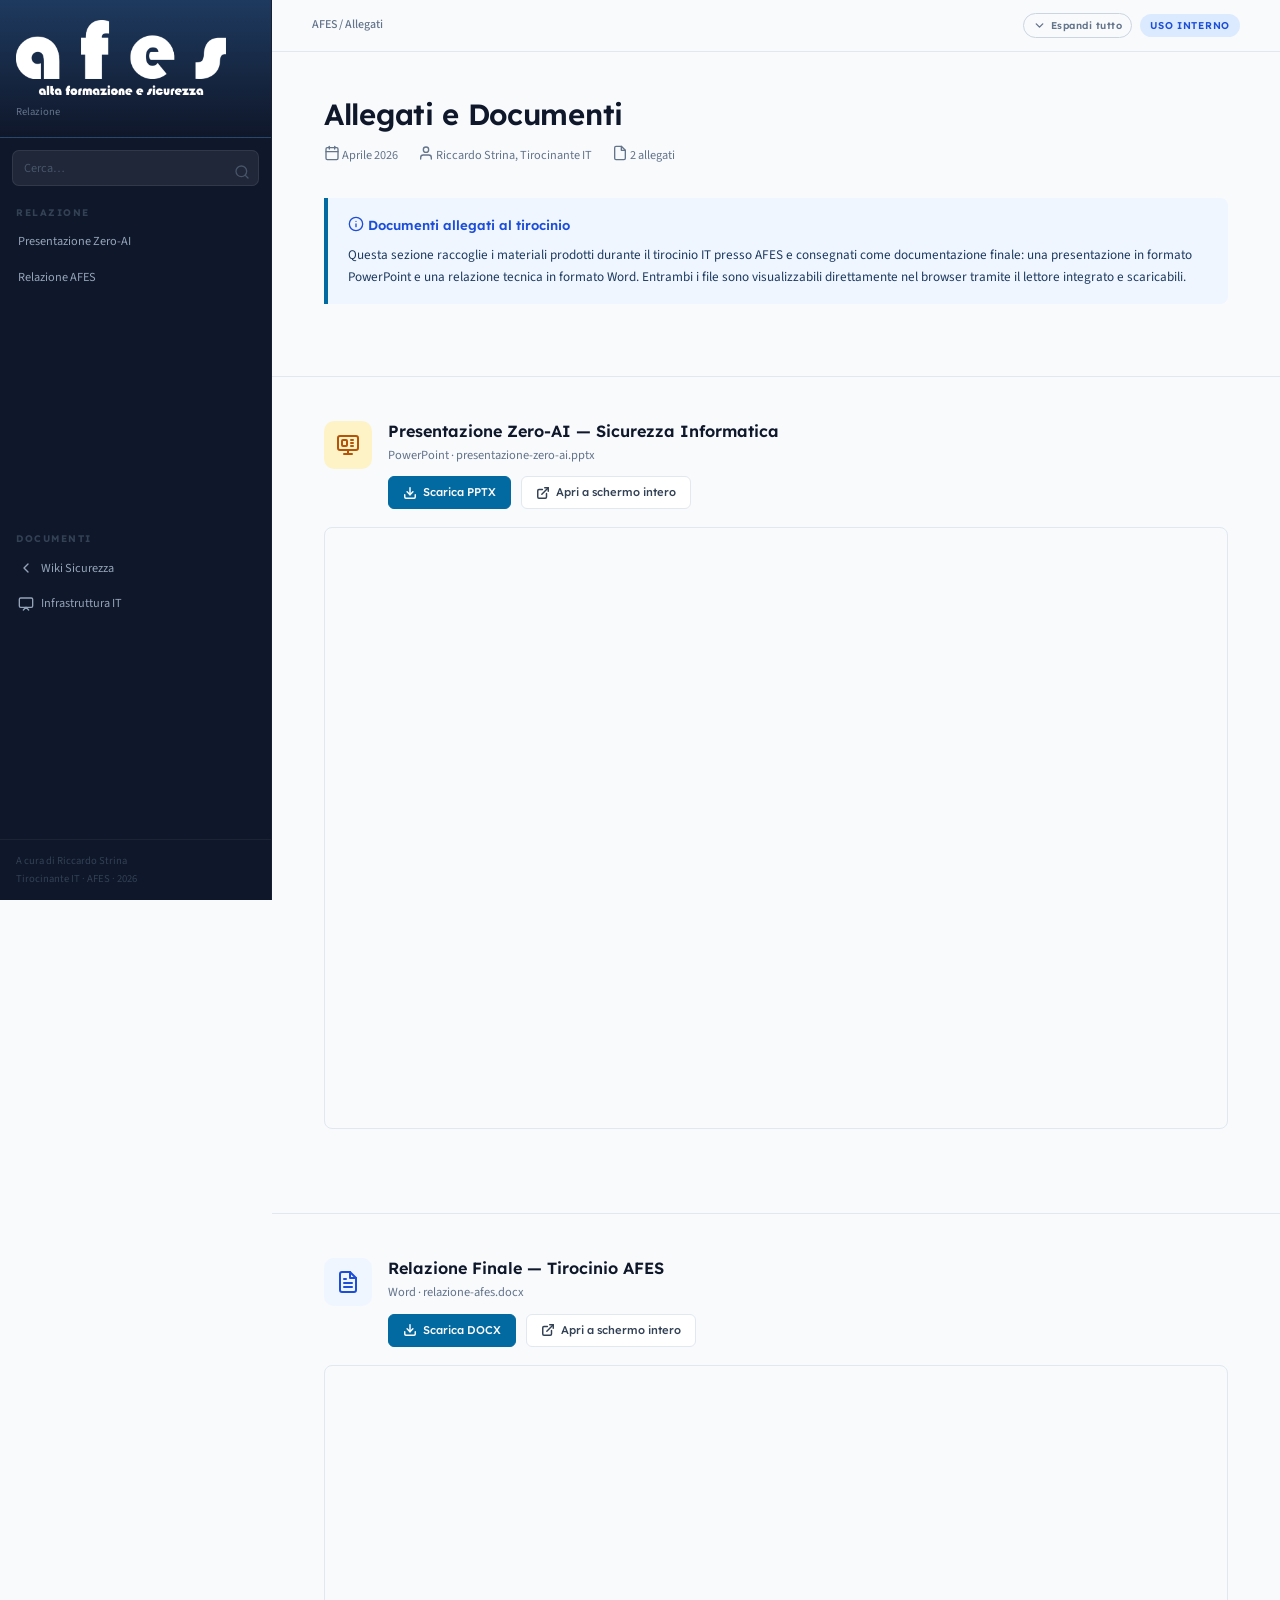
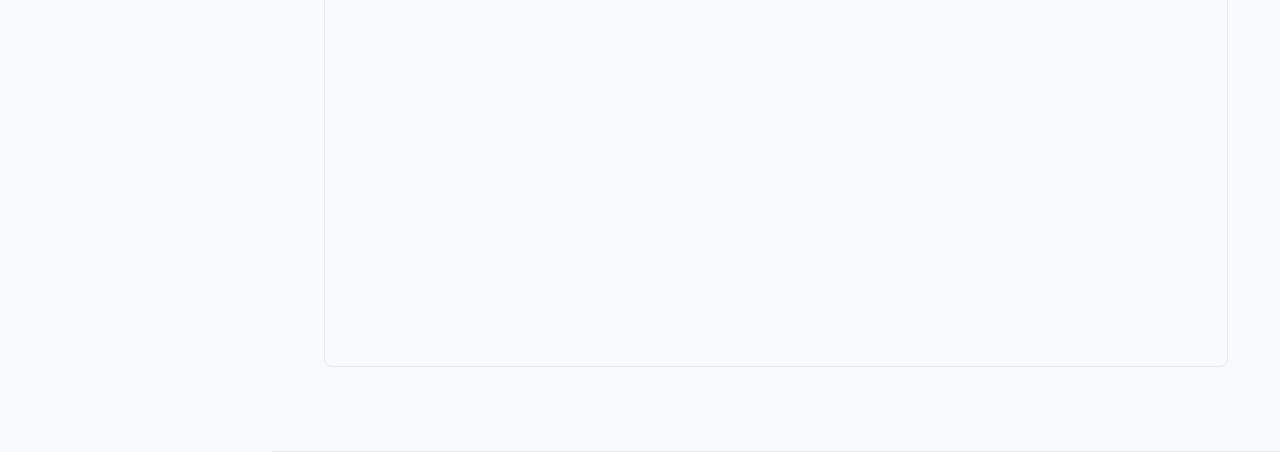
==== allegati.html @ 19a24094 "feat(allegati): add Relazione page with Office Online document viewers - New allegati.html with embe" ====
<!DOCTYPE html>
<html lang="it">
<head>
  <meta charset="UTF-8" />
  <meta name="viewport" content="width=device-width, initial-scale=1.0" />
  <title>AFES — Allegati e Documenti</title>
  <link rel="preconnect" href="https://fonts.googleapis.com" />
  <link rel="preconnect" href="https://fonts.gstatic.com" crossorigin />
  <link href="https://fonts.googleapis.com/css2?family=Lexend:wght@300;400;500;600;700&family=Source+Sans+3:wght@300;400;500;600;700&display=swap" rel="stylesheet" />
  <link rel="stylesheet" href="css/style.css" />
  <style>
    /* ── Allegati page styles ── */
    .doc-viewer-section {
      margin-bottom: 40px;
    }
    .doc-viewer-header {
      display: flex;
      align-items: flex-start;
      gap: 16px;
      margin-bottom: 18px;
    }
    .doc-type-icon {
      flex-shrink: 0;
      width: 48px; height: 48px;
      border-radius: 10px;
      display: flex; align-items: center; justify-content: center;
    }
    .doc-type-icon.pptx { background: #FEF3C7; }
    .doc-type-icon.pptx svg { stroke: #B45309; }
    .doc-type-icon.docx { background: #EFF6FF; }
    .doc-type-icon.docx svg { stroke: #1D4ED8; }
    .doc-viewer-meta h2 {
      font-family: var(--fh);
      font-size: 1.08rem;
      font-weight: 600;
      color: var(--navy);
      margin: 0 0 4px;
    }
    .doc-viewer-meta p {
      font-size: .83rem;
      color: #64748B;
      margin: 0;
    }
    .doc-viewer-actions {
      display: flex;
      gap: 10px;
      margin-top: 10px;
      flex-wrap: wrap;
    }
    .doc-btn {
      display: inline-flex;
      align-items: center;
      gap: 6px;
      font-family: var(--fh);
      font-size: .75rem;
      font-weight: 500;
      padding: 6px 14px;
      border-radius: 6px;
      border: 1px solid #E2E8F0;
      background: #fff;
      color: #334155;
      cursor: pointer;
      text-decoration: none;
      transition: background .15s, border-color .15s;
    }
    .doc-btn:hover { background: #F8FAFC; border-color: #CBD5E1; color: #0F172A; }
    .doc-btn.primary {
      background: var(--accent);
      border-color: var(--accent);
      color: #fff;
    }
    .doc-btn.primary:hover { background: #0284C7; border-color: #0284C7; }

    .viewer-frame-wrap {
      position: relative;
      width: 100%;
      border: 1px solid #E2E8F0;
      border-radius: 8px;
      overflow: hidden;
      background: #F8FAFC;
    }
    .viewer-frame-wrap iframe {
      display: block;
      width: 100%;
      height: 600px;
      border: none;
    }
    .viewer-offline-notice {
      display: none;
      position: absolute;
      inset: 0;
      background: #F8FAFC;
      flex-direction: column;
      align-items: center;
      justify-content: center;
      gap: 12px;
      text-align: center;
      padding: 32px;
    }
    .viewer-offline-notice svg { stroke: #94A3B8; }
    .viewer-offline-notice strong {
      font-family: var(--fh);
      font-size: .9rem;
      color: #334155;
      display: block;
      margin-bottom: 2px;
    }
    .viewer-offline-notice span {
      font-size: .8rem;
      color: #64748B;
      display: block;
      max-width: 360px;
      line-height: 1.6;
    }

    .section-divider {
      border: none;
      border-top: 1px solid var(--border);
      margin: 36px 0;
    }
  </style>
</head>
<body>

  <!-- SIDEBAR -->
  <nav class="sidebar" id="sidebar">
    <div class="sidebar-header">
      <div class="sidebar-brand">
        <img src="assets/afes-logo.png" alt="AFES — Alta Formazione e Sicurezza" class="sidebar-logo-img" />
        <div class="sidebar-subtitle">Relazione</div>
      </div>
    </div>

    <div class="sidebar-search">
      <input type="text" id="searchInput" placeholder="Cerca…" autocomplete="off" />
      <div class="search-icon"><svg class="icon" aria-hidden="true" viewBox="0 0 24 24" fill="none" stroke="currentColor" stroke-width="2" stroke-linecap="round" stroke-linejoin="round"><circle cx="11" cy="11" r="8"/><line x1="21" y1="21" x2="16.65" y2="16.65"/></svg></div>
    </div>

    <div class="nav-section-label">Relazione</div>
    <ul class="nav-links">
      <li><a href="#allegato-presentazione" class="nav-link active">Presentazione Zero-AI</a></li>
      <li><a href="#allegato-relazione" class="nav-link">Relazione AFES</a></li>
    </ul>

    <div class="nav-section-label" style="margin-top:8px;">Documenti</div>
    <ul class="nav-links">
      <li>
        <a href="index.html" class="nav-link" style="display:flex;align-items:center;gap:7px;">
          <svg class="icon" aria-hidden="true" viewBox="0 0 24 24" fill="none" stroke="currentColor" stroke-width="2" stroke-linecap="round" stroke-linejoin="round"><polyline points="15 18 9 12 15 6"/></svg>
          Wiki Sicurezza
        </a>
      </li>
      <li>
        <a href="infrastruttura.html" class="nav-link" style="display:flex;align-items:center;gap:7px;">
          <svg class="icon" aria-hidden="true" viewBox="0 0 24 24" fill="none" stroke="currentColor" stroke-width="2" stroke-linecap="round" stroke-linejoin="round"><rect x="2" y="3" width="20" height="14" rx="2"/><polyline points="8 21 12 17 16 21"/></svg>
          Infrastruttura IT
        </a>
      </li>
    </ul>

    <div class="sidebar-footer">
      <div>A cura di Riccardo Strina</div>
      <div>Tirocinante IT · AFES · 2026</div>
    </div>
  </nav>

  <!-- HAMBURGER -->
  <button class="hamburger" id="hamburger" aria-label="Menu"><svg class="icon" aria-hidden="true" viewBox="0 0 24 24" fill="none" stroke="currentColor" stroke-width="2" stroke-linecap="round" stroke-linejoin="round"><line x1="4" y1="6" x2="20" y2="6"/><line x1="4" y1="12" x2="20" y2="12"/><line x1="4" y1="18" x2="20" y2="18"/></svg></button>

  <!-- MAIN CONTENT -->
  <main class="main-content" id="mainContent">

    <!-- TOP BAR -->
    <header class="topbar">
      <div class="topbar-breadcrumb" id="breadcrumb">AFES / Allegati</div>
      <div class="topbar-meta">
        <span class="badge badge-internal">Uso Interno</span>
      </div>
    </header>

    <!-- PAGE HEADER -->
    <section class="wiki-section" id="allegati-intro">
      <div class="page-header">
        <h1 class="page-title">Allegati e Documenti</h1>
        <div class="page-meta">
          <span><svg class="icon" aria-hidden="true" viewBox="0 0 24 24" fill="none" stroke="currentColor" stroke-width="2" stroke-linecap="round" stroke-linejoin="round"><rect x="3" y="4" width="18" height="18" rx="2"/><line x1="16" y1="2" x2="16" y2="6"/><line x1="8" y1="2" x2="8" y2="6"/><line x1="3" y1="10" x2="21" y2="10"/></svg> Aprile 2026</span>
          <span><svg class="icon" aria-hidden="true" viewBox="0 0 24 24" fill="none" stroke="currentColor" stroke-width="2" stroke-linecap="round" stroke-linejoin="round"><path d="M20 21v-2a4 4 0 0 0-4-4H8a4 4 0 0 0-4 4v2"/><circle cx="12" cy="7" r="4"/></svg> Riccardo Strina, Tirocinante IT</span>
          <span><svg class="icon" aria-hidden="true" viewBox="0 0 24 24" fill="none" stroke="currentColor" stroke-width="2" stroke-linecap="round" stroke-linejoin="round"><path d="M14 2H6a2 2 0 0 0-2 2v16a2 2 0 0 0 2 2h12a2 2 0 0 0 2-2V8z"/><polyline points="14 2 14 8 20 8"/></svg> 2 allegati</span>
        </div>
      </div>

      <div class="infobox">
        <div class="infobox-title"><svg class="icon" aria-hidden="true" viewBox="0 0 24 24" fill="none" stroke="currentColor" stroke-width="2" stroke-linecap="round" stroke-linejoin="round"><circle cx="12" cy="12" r="10"/><path d="M12 16v-4"/><path d="M12 8h.01"/></svg> Documenti allegati al tirocinio</div>
        <p>Questa sezione raccoglie i materiali prodotti durante il tirocinio IT presso AFES e consegnati come documentazione finale: una presentazione in formato PowerPoint e una relazione tecnica in formato Word. Entrambi i file sono visualizzabili direttamente nel browser tramite il lettore integrato e scaricabili.</p>
      </div>
    </section>

    <!-- ══════════════════════════════════════════
         ALLEGATO 1 — PRESENTAZIONE PPTX
    ══════════════════════════════════════════ -->
    <section class="wiki-section" id="allegato-presentazione">

      <div class="doc-viewer-section">
        <div class="doc-viewer-header">
          <div class="doc-type-icon pptx">
            <svg width="24" height="24" viewBox="0 0 24 24" fill="none" stroke="currentColor" stroke-width="2" stroke-linecap="round" stroke-linejoin="round" aria-hidden="true"><rect x="2" y="3" width="20" height="14" rx="2"/><path d="M8 21h8"/><path d="M12 17v4"/><rect x="6" y="7" width="5" height="6" rx="1"/><path d="M15 7h2"/><path d="M15 10h2"/><path d="M15 13h2"/></svg>
          </div>
          <div class="doc-viewer-meta">
            <h2>Presentazione Zero-AI — Sicurezza Informatica</h2>
            <p>PowerPoint · presentazione-zero-ai.pptx</p>
            <div class="doc-viewer-actions">
              <a class="doc-btn primary" href="assets/docs/presentazione-zero-ai.pptx" download>
                <svg width="14" height="14" viewBox="0 0 24 24" fill="none" stroke="currentColor" stroke-width="2.5" stroke-linecap="round" stroke-linejoin="round" aria-hidden="true"><path d="M21 15v4a2 2 0 0 1-2 2H5a2 2 0 0 1-2-2v-4"/><polyline points="7 10 12 15 17 10"/><line x1="12" y1="15" x2="12" y2="3"/></svg>
                Scarica PPTX
              </a>
              <a class="doc-btn" href="https://view.officeapps.live.com/op/view.aspx?src=https%3A%2F%2Fcyberikstring.github.io%2Fwiki-sicurezza-afes%2Fassets%2Fdocs%2Fpresentazione-zero-ai.pptx" target="_blank" rel="noopener">
                <svg width="14" height="14" viewBox="0 0 24 24" fill="none" stroke="currentColor" stroke-width="2.5" stroke-linecap="round" stroke-linejoin="round" aria-hidden="true"><path d="M18 13v6a2 2 0 0 1-2 2H5a2 2 0 0 1-2-2V8a2 2 0 0 1 2-2h6"/><polyline points="15 3 21 3 21 9"/><line x1="10" y1="14" x2="21" y2="3"/></svg>
                Apri a schermo intero
              </a>
            </div>
          </div>
        </div>

        <div class="viewer-frame-wrap" id="viewer-pptx">
          <iframe
            src="https://view.officeapps.live.com/op/embed.aspx?src=https%3A%2F%2Fcyberikstring.github.io%2Fwiki-sicurezza-afes%2Fassets%2Fdocs%2Fpresentazione-zero-ai.pptx"
            title="Presentazione Zero-AI"
            allowfullscreen
          ></iframe>
          <div class="viewer-offline-notice" id="notice-pptx">
            <svg width="36" height="36" viewBox="0 0 24 24" fill="none" stroke="currentColor" stroke-width="1.5" stroke-linecap="round" stroke-linejoin="round" aria-hidden="true"><rect x="2" y="3" width="20" height="14" rx="2"/><path d="M8 21h8"/><path d="M12 17v4"/></svg>
            <div>
              <strong>Anteprima non disponibile in locale</strong>
              <span>Il visualizzatore richiede che i file siano raggiungibili online. L'anteprima sarà disponibile dopo la pubblicazione su GitHub Pages. Nel frattempo puoi scaricare il file.</span>
            </div>
          </div>
        </div>
      </div>

    </section>

    <!-- ══════════════════════════════════════════
         ALLEGATO 2 — RELAZIONE DOCX
    ══════════════════════════════════════════ -->
    <section class="wiki-section" id="allegato-relazione">

      <div class="doc-viewer-section">
        <div class="doc-viewer-header">
          <div class="doc-type-icon docx">
            <svg width="24" height="24" viewBox="0 0 24 24" fill="none" stroke="currentColor" stroke-width="2" stroke-linecap="round" stroke-linejoin="round" aria-hidden="true"><path d="M14 2H6a2 2 0 0 0-2 2v16a2 2 0 0 0 2 2h12a2 2 0 0 0 2-2V8z"/><polyline points="14 2 14 8 20 8"/><line x1="16" y1="13" x2="8" y2="13"/><line x1="16" y1="17" x2="8" y2="17"/><polyline points="10 9 9 9 8 9"/></svg>
          </div>
          <div class="doc-viewer-meta">
            <h2>Relazione Finale — Tirocinio AFES</h2>
            <p>Word · relazione-afes.docx</p>
            <div class="doc-viewer-actions">
              <a class="doc-btn primary" href="assets/docs/relazione-afes.docx" download>
                <svg width="14" height="14" viewBox="0 0 24 24" fill="none" stroke="currentColor" stroke-width="2.5" stroke-linecap="round" stroke-linejoin="round" aria-hidden="true"><path d="M21 15v4a2 2 0 0 1-2 2H5a2 2 0 0 1-2-2v-4"/><polyline points="7 10 12 15 17 10"/><line x1="12" y1="15" x2="12" y2="3"/></svg>
                Scarica DOCX
              </a>
              <a class="doc-btn" href="https://view.officeapps.live.com/op/view.aspx?src=https%3A%2F%2Fcyberikstring.github.io%2Fwiki-sicurezza-afes%2Fassets%2Fdocs%2Frelazione-afes.docx" target="_blank" rel="noopener">
                <svg width="14" height="14" viewBox="0 0 24 24" fill="none" stroke="currentColor" stroke-width="2.5" stroke-linecap="round" stroke-linejoin="round" aria-hidden="true"><path d="M18 13v6a2 2 0 0 1-2 2H5a2 2 0 0 1-2-2V8a2 2 0 0 1 2-2h6"/><polyline points="15 3 21 3 21 9"/><line x1="10" y1="14" x2="21" y2="3"/></svg>
                Apri a schermo intero
              </a>
            </div>
          </div>
        </div>

        <div class="viewer-frame-wrap" id="viewer-docx">
          <iframe
            src="https://view.officeapps.live.com/op/embed.aspx?src=https%3A%2F%2Fcyberikstring.github.io%2Fwiki-sicurezza-afes%2Fassets%2Fdocs%2Frelazione-afes.docx"
            title="Relazione Finale AFES"
            allowfullscreen
          ></iframe>
          <div class="viewer-offline-notice" id="notice-docx">
            <svg width="36" height="36" viewBox="0 0 24 24" fill="none" stroke="currentColor" stroke-width="1.5" stroke-linecap="round" stroke-linejoin="round" aria-hidden="true"><path d="M14 2H6a2 2 0 0 0-2 2v16a2 2 0 0 0 2 2h12a2 2 0 0 0 2-2V8z"/><polyline points="14 2 14 8 20 8"/><line x1="16" y1="13" x2="8" y2="13"/><line x1="16" y1="17" x2="8" y2="17"/></svg>
            <div>
              <strong>Anteprima non disponibile in locale</strong>
              <span>Il visualizzatore richiede che i file siano raggiungibili online. L'anteprima sarà disponibile dopo la pubblicazione su GitHub Pages. Nel frattempo puoi scaricare il file.</span>
            </div>
          </div>
        </div>
      </div>

    </section>

  </main><!-- /main-content -->

  <script src="js/script.js?v=2"></script>
  <script>
    /* ── Breadcrumb override ── */
    (function () {
      var bc = document.getElementById('breadcrumb');
      if (!bc) return;
      var map = [
        ['allegato-relazione',      'AFES / Allegati / Relazione AFES'],
        ['allegato-presentazione',  'AFES / Allegati / Presentazione Zero-AI'],
        ['allegati-intro',          'AFES / Allegati'],
      ];
      function update() {
        var scrollY = window.scrollY + 80;
        var active = null;
        map.forEach(function (pair) {
          var el = document.getElementById(pair[0]);
          if (el && el.offsetTop <= scrollY) active = pair[1];
        });
        bc.textContent = active || 'AFES / Allegati';
      }
      window.addEventListener('scroll', update, { passive: true });
      update();
    }());

    /* ── Detect localhost: show offline notice instead of broken iframe ── */
    (function () {
      var isLocal = location.hostname === 'localhost' || location.hostname === '127.0.0.1';
      if (!isLocal) return;
      ['pptx', 'docx'].forEach(function (type) {
        var wrap = document.getElementById('viewer-' + type);
        var notice = document.getElementById('notice-' + type);
        if (!wrap || !notice) return;
        var iframe = wrap.querySelector('iframe');
        if (iframe) iframe.style.display = 'none';
        notice.style.display = 'flex';
      });
    }());
  </script>
</body>
</html>
---- css/style.css ----
/* ══════════════════════════════════════════════════════════════
   AFES — Wiki Sicurezza Informatica
   UI/UX Pro Max: Minimalism + Corporate Trust + B2B Palette
   ══════════════════════════════════════════════════════════════ */

*, *::before, *::after { box-sizing: border-box; margin: 0; padding: 0; }

:root {
  --sidebar-w:    272px;

  /* B2B Trust Palette (from UI/UX Pro Max colors.csv) */
  --navy:         #0F172A;
  --navy-mid:     #1E293B;
  --slate:        #334155;
  --slate-light:  #475569;
  --muted:        #64748B;
  --accent:       #0369A1;
  --accent-hover: #0284C3;
  --accent-bg:    #E0F2FE;
  --accent-ring:  #BAE6FD;
  --bg:           #F8FAFC;
  --bg-alt:       #F1F5F9;
  --surface:      #FFFFFF;
  --border:       #E2E8F0;
  --border-md:    #CBD5E1;

  /* Risk */
  --critico:   #991B1B;
  --alto:      #DC2626;
  --medioalto: #EA580C;
  --medio:     #CA8A04;

  /* Status */
  --green:  #16A34A;
  --amber:  #D97706;
  --red:    #DC2626;

  /* Part colours */
  --c1: #0369A1;
  --c2: #7C3AED;
  --c3: #059669;

  /* Typography — Corporate Trust (UI/UX Pro Max) */
  --fh: 'Lexend', 'Segoe UI', system-ui, -apple-system, sans-serif;
  --fb: 'Source Sans 3', 'Segoe UI', system-ui, -apple-system, sans-serif;

  /* Elevation */
  --sh0: 0 1px 2px rgba(15,23,42,.06);
  --sh1: 0 1px 3px rgba(15,23,42,.08), 0 4px 12px rgba(15,23,42,.06);
  --sh2: 0 4px 8px rgba(15,23,42,.1), 0 12px 28px rgba(15,23,42,.10);
  --sh3: 0 8px 24px rgba(15,23,42,.14), 0 24px 48px rgba(15,23,42,.12);

  /* Motion */
  --fast: 150ms ease;
  --base: 220ms ease;
}

html { scroll-behavior: smooth; font-size: 15px; -webkit-font-smoothing: antialiased; }

/* ─────────────────────────────────────────────
   SVG ICONS (Lucide inline)
───────────────────────────────────────────── */
.icon {
  width: 16px; height: 16px;
  display: inline-block;
  vertical-align: -0.15em;
  flex-shrink: 0;
}
.icon-chevron { transition: transform var(--base); }
.accordion-btn.open .icon-chevron { transform: rotate(180deg); }
.icon-nav-caret { width: 12px; height: 12px; opacity: .55; }

body {
  font-family: var(--fb);
  background: var(--bg);
  color: var(--navy-mid);
  line-height: 1.7;
  display: flex;
  min-height: 100vh;
}

h1,h2,h3,h4,h5,h6 {
  font-family: var(--fh);
  line-height: 1.25;
  color: var(--navy);
}

/* ─────────────────────────────────────────────
   SIDEBAR
───────────────────────────────────────────── */
.sidebar {
  position: fixed;
  inset: 0 auto 0 0;
  width: var(--sidebar-w);
  background: var(--navy);
  color: #94A3B8;
  display: flex;
  flex-direction: column;
  overflow-y: auto;
  z-index: 100;
  transition: transform var(--base);
  border-right: 1px solid rgba(255,255,255,.04);
}

/* Sidebar header */
.sidebar-header {
  padding: 20px 16px 16px;
  border-bottom: 1px solid rgba(255,255,255,.06);
  background: linear-gradient(180deg, #1E3A5F 0%, var(--navy) 100%);
}

.sidebar-brand {
  display: flex;
  flex-direction: column;
  align-items: flex-start;
  gap: 6px;
}

.sidebar-logo-img {
  width: 100%;
  max-width: 210px;
  height: auto;
  /* Converte logo (viola su bianco) → bianco puro su sfondo scuro */
  filter: brightness(0) invert(1);
  display: block;
}

.sidebar-subtitle { font-size: .71rem; color: #64748B; margin-top: 2px; }

/* Search */
.sidebar-search { position: relative; padding: 12px 12px 8px; }
.sidebar-search input {
  width: 100%;
  background: rgba(255,255,255,.07);
  border: 1px solid rgba(255,255,255,.08);
  border-radius: 7px;
  padding: 8px 34px 8px 11px;
  color: #E2E8F0;
  font-family: var(--fb);
  font-size: .82rem;
  outline: none;
  transition: background var(--base), border-color var(--base), box-shadow var(--base);
}
.sidebar-search input::placeholder { color: #475569; }
.sidebar-search input:focus {
  background: rgba(255,255,255,.11);
  border-color: #0EA5E9;
  box-shadow: 0 0 0 3px rgba(14,165,233,.18);
}
.search-icon {
  position: absolute; right: 21px; top: 50%;
  transform: translateY(-3px);
  font-size: 13px; color: #475569; pointer-events: none;
}

/* Nav */
.nav-section-label {
  font-family: var(--fh);
  font-size: .64rem; font-weight: 700;
  letter-spacing: 1.5px; text-transform: uppercase;
  color: #334155; padding: 10px 16px 3px;
}
.nav-links { list-style: none; padding: 0 8px; flex: 1; }
.nav-links > li { margin: 1px 0; }

.nav-link {
  display: flex; align-items: center;
  padding: 7px 10px; border-radius: 6px;
  color: #94A3B8;
  text-decoration: none; font-size: .82rem;
  transition: background var(--fast), color var(--fast);
  cursor: pointer;
}
.nav-link:hover { background: rgba(255,255,255,.07); color: #CBD5E1; }
.nav-link.active {
  background: rgba(99,179,237,.10);
  border-left: 3px solid #3B82F6;
  color: #93C5FD; font-weight: 500;
  padding-left: 7px;
}
.nav-link.nav-parent {
  font-family: var(--fh); font-weight: 600;
  color: #CBD5E1; font-size: .8rem; margin-top: 6px;
}

.nav-sub { list-style: none; padding-left: 10px; margin: 1px 0 4px; }
.nav-sub li a {
  display: block; padding: 4px 10px; border-radius: 5px;
  color: #64748B; text-decoration: none; font-size: .78rem;
  transition: background var(--fast), color var(--fast);
}
.nav-sub li a:hover { background: rgba(255,255,255,.04); color: #94A3B8; }

.sidebar-footer {
  padding: 12px 16px;
  border-top: 1px solid rgba(255,255,255,.05);
  font-size: .71rem; color: #334155; line-height: 1.7;
}

/* ─────────────────────────────────────────────
   HAMBURGER
───────────────────────────────────────────── */
.hamburger {
  display: none; position: fixed;
  top: 14px; left: 14px; z-index: 200;
  background: var(--navy);
  color: #E2E8F0; border: 1px solid rgba(255,255,255,.1);
  border-radius: 7px; width: 38px; height: 38px;
  font-size: 17px; cursor: pointer;
  align-items: center; justify-content: center;
  box-shadow: var(--sh1); transition: background var(--fast);
}
.hamburger:hover { background: #1E293B; }

/* ─────────────────────────────────────────────
   MAIN CONTENT
───────────────────────────────────────────── */
.main-content {
  margin-left: var(--sidebar-w);
  flex: 1; min-width: 0;
  display: flex; flex-direction: column;
}

/* ─────────────────────────────────────────────
   TOPBAR
───────────────────────────────────────────── */
.topbar {
  position: sticky; top: 0;
  background: rgba(248,250,252,.96);
  backdrop-filter: blur(12px);
  border-bottom: 1px solid var(--border);
  padding: 0 40px;
  height: 52px;
  display: flex; align-items: center; justify-content: space-between;
  z-index: 50;
}
.topbar-breadcrumb {
  font-family: var(--fb); font-size: .8rem;
  color: var(--muted); font-weight: 500;
}
.topbar-meta { display: flex; gap: 8px; align-items: center; }
.toggle-all-btn {
  all: unset;
  display: inline-flex;
  align-items: center;
  gap: 5px;
  font-family: var(--fh);
  font-size: .66rem;
  font-weight: 600;
  letter-spacing: .5px;
  padding: 3px 9px;
  border-radius: 20px;
  border: 1px solid #CBD5E1;
  color: #64748B;
  cursor: pointer;
  white-space: nowrap;
  box-sizing: border-box;
  transition: background .15s, color .15s, border-color .15s;
}
.toggle-all-btn:hover  { background: #F1F5F9; color: #334155; border-color: #94A3B8; }
.toggle-all-btn svg    { flex-shrink: 0; transition: transform .22s ease; }
.toggle-all-btn.is-open svg { transform: rotate(180deg); }
.badge {
  font-family: var(--fh); font-size: .66rem; font-weight: 600;
  letter-spacing: .7px; padding: 3px 10px;
  border-radius: 20px; text-transform: uppercase;
}
.badge-internal { background: #DBEAFE; color: #1D4ED8; }
.badge-reserved  { background: #FEE2E2; color: #B91C1C; }

/* ─────────────────────────────────────────────
   CONTENT WRAPPER (centering + padding)
───────────────────────────────────────────── */
.wiki-section {
  padding: 44px 52px;
  border-bottom: 1px solid var(--border);
}

/* ─────────────────────────────────────────────
   PAGE HEADER
───────────────────────────────────────────── */
.page-header { margin-bottom: 32px; }
.page-title {
  font-size: 1.95rem; font-weight: 600;
  color: var(--navy); letter-spacing: -.3px;
  line-height: 1.25; margin-bottom: 12px;
}
.page-meta {
  display: flex; flex-wrap: wrap; gap: 20px;
  color: var(--muted); font-size: .82rem;
}

/* ─────────────────────────────────────────────
   INFOBOX
───────────────────────────────────────────── */
.infobox {
  background: #EFF6FF;
  border-left: 4px solid var(--accent);
  border-radius: 0 8px 8px 0;
  padding: 16px 20px; margin-bottom: 28px;
}
.infobox-title {
  font-family: var(--fh); font-weight: 600;
  color: #1D4ED8; margin-bottom: 8px; font-size: .88rem;
}
.infobox p { font-size: .88rem; color: #1E3A5F; line-height: 1.65; }

/* ─────────────────────────────────────────────
   TOC CARDS
───────────────────────────────────────────── */
.toc {
  background: var(--surface);
  border: 1px solid var(--border);
  border-radius: 12px;
  padding: 24px; margin-bottom: 32px;
  box-shadow: var(--sh1);
}
.toc-title {
  font-family: var(--fh); font-weight: 700;
  font-size: .9rem; color: var(--navy);
  margin-bottom: 18px; padding-bottom: 12px;
  border-bottom: 1px solid var(--border);
}
.toc-grid {
  display: grid;
  grid-template-columns: repeat(3, 1fr);
  gap: 14px;
}
.toc-card {
  background: var(--bg);
  border: 1.5px solid var(--border);
  border-radius: 10px; padding: 20px;
  cursor: pointer;
  transition: border-color var(--base), box-shadow var(--base), transform var(--base);
}
.toc-card:hover {
  border-color: var(--accent);
  box-shadow: var(--sh2);
  transform: translateY(-3px);
}
.toc-card-icon { margin-bottom: 14px; display: block; color: var(--accent); }
.toc-card-icon .icon { width: 28px; height: 28px; }
.toc-card-label {
  font-family: var(--fh); font-weight: 700;
  font-size: .88rem; color: var(--accent); margin-bottom: 6px;
}
.toc-card-desc { font-size: .78rem; color: var(--muted); line-height: 1.55; }

/* ─────────────────────────────────────────────
   TABLES
───────────────────────────────────────────── */
.structure-table-wrap {
  overflow-x: auto; margin-bottom: 28px;
  border: 1px solid var(--border); border-radius: 10px;
  box-shadow: var(--sh0);
}
.wiki-table {
  width: 100%; border-collapse: collapse;
  background: var(--surface); font-size: .86rem;
}
.wiki-table thead tr { background: #F1F5F9; }
.wiki-table th {
  padding: 12px 16px; text-align: left;
  font-family: var(--fh); font-weight: 600;
  color: var(--muted); font-size: .71rem;
  letter-spacing: .9px; text-transform: uppercase;
  border-bottom: 2px solid var(--border); white-space: nowrap;
}
.wiki-table td {
  padding: 12px 16px;
  border-bottom: 1px solid var(--border);
  vertical-align: middle; line-height: 1.5;
}
.wiki-table tbody tr { transition: background var(--fast); }
.wiki-table tbody tr:hover { background: #F8FAFC; }
.wiki-table tbody tr:last-child td { border-bottom: none; }
.tbl-link {
  color: var(--accent); text-decoration: none; font-weight: 500;
  transition: color var(--fast);
}
.tbl-link:hover { color: var(--accent-hover); text-decoration: underline; }

/* Part badges */
.part-badge {
  display: inline-block; padding: 3px 10px; border-radius: 20px;
  font-family: var(--fh); font-weight: 600; font-size: .75rem;
}
.p1 { background: #E0F2FE; color: #0369A1; }
.p2 { background: #EDE9FE; color: #6D28D9; }
.p3 { background: #D1FAE5; color: #065F46; }

/* ─────────────────────────────────────────────
   PART HEADERS — always visible visual anchors
───────────────────────────────────────────── */
.part-header {
  border-radius: 12px; padding: 32px 36px;
  margin-bottom: 28px; position: relative; overflow: hidden;
  border: 1.5px solid transparent;
}
.part-header::after {
  content: attr(data-part);
  position: absolute; right: 24px; bottom: 12px;
  font-family: var(--fh); font-size: 5rem; font-weight: 900;
  opacity: .06; line-height: 1; pointer-events: none; user-select: none;
}
.part-header-tag {
  display: inline-block;
  font-family: var(--fh); font-size: .67rem; font-weight: 700;
  letter-spacing: 2px; text-transform: uppercase;
  padding: 3px 10px; border-radius: 20px;
  margin-bottom: 12px;
}
.part-header h2 { font-size: 1.5rem; font-weight: 700; margin-bottom: 8px; letter-spacing: -.2px; }
.part-header p  { font-size: .88rem; opacity: .75; }

.part-header-1 {
  background: linear-gradient(135deg, #EFF6FF 0%, #DBEAFE 100%);
  border-color: #BFDBFE; color: #0C4A6E;
}
.part-header-1 .part-header-tag { background: #BFDBFE; color: #1D4ED8; }

.part-header-2 {
  background: linear-gradient(135deg, #F5F3FF 0%, #EDE9FE 100%);
  border-color: #DDD6FE; color: #3B0764;
}
.part-header-2 .part-header-tag { background: #DDD6FE; color: #6D28D9; }

.part-header-3 {
  background: linear-gradient(135deg, #ECFDF5 0%, #D1FAE5 100%);
  border-color: #A7F3D0; color: #064E3B;
}
.part-header-3 .part-header-tag { background: #A7F3D0; color: #065F46; }

/* ─────────────────────────────────────────────
   SECTION INTRO
───────────────────────────────────────────── */
.section-intro {
  font-size: .88rem; color: var(--slate-light);
  border-left: 3px solid var(--border-md);
  padding-left: 14px; margin-bottom: 24px; line-height: 1.75;
}

/* ─────────────────────────────────────────────
   ACCORDION
───────────────────────────────────────────── */
.accordion {
  background: var(--surface);
  border: 1.5px solid var(--border);
  border-radius: 10px; margin-bottom: 14px;
  box-shadow: var(--sh0); overflow: hidden;
  transition: border-color var(--base), box-shadow var(--base);
}
.accordion:hover { box-shadow: var(--sh1); }
.accordion.is-open { border-color: var(--border-md); box-shadow: var(--sh1); }

.accordion-btn {
  width: 100%; display: flex; align-items: center;
  gap: 12px; padding: 16px 20px;
  background: none; border: none;
  cursor: pointer; text-align: left;
  color: var(--navy); transition: background var(--fast);
}
.accordion-btn:hover { background: var(--bg); }
.accordion-btn.open  { background: var(--bg-alt); }
.accordion-btn:focus-visible {
  outline: 2px solid var(--accent); outline-offset: -2px;
}

.acc-icon  { flex-shrink: 0; display: flex; align-items: center; }
.acc-icon .icon { width: 17px; height: 17px; }
.acc-title {
  flex: 1; font-family: var(--fh); font-weight: 600;
  font-size: .9rem; letter-spacing: .03px; color: var(--navy);
}
.acc-arrow {
  width: 22px; height: 22px; border-radius: 50%;
  background: var(--bg-alt); display: flex; align-items: center; justify-content: center;
  color: var(--muted); font-size: 10px;
  transition: transform var(--base), background var(--fast);
  flex-shrink: 0;
}
.accordion-btn.open .acc-arrow {
  transform: rotate(180deg);
  background: var(--accent-bg); color: var(--accent);
}

.accordion-body {
  display: none; padding: 20px 24px;
  border-top: 1px solid var(--border);
  animation: slideDown .18s ease;
}
.accordion-body.open { display: block; }

@keyframes slideDown {
  from { opacity: 0; transform: translateY(-6px); }
  to   { opacity: 1; transform: translateY(0); }
}

.accordion-body h4 {
  font-size: .86rem; font-weight: 600;
  color: var(--navy); margin: 18px 0 10px;
}
.accordion-body h4:first-child { margin-top: 0; }
.accordion-body p { font-size: .87rem; color: var(--slate); margin-bottom: 10px; line-height: 1.7; max-width: 68ch; }

/* ─────────────────────────────────────────────
   RULE LISTS
───────────────────────────────────────────── */
.rule-list { list-style: none; display: flex; flex-direction: column; gap: 8px; }
.rule-list li {
  display: flex; align-items: flex-start; gap: 10px;
  font-size: .87rem; padding: 11px 14px;
  border-radius: 7px; background: var(--bg);
  border: 1px solid var(--border); line-height: 1.55;
  transition: border-color var(--fast), background var(--fast);
}
.rule-list li:hover { background: #F0F9FF; border-color: var(--accent-ring); }

.rule-icon {
  width: 22px; height: 22px; border-radius: 50%;
  display: flex; align-items: center; justify-content: center;
  flex-shrink: 0; margin-top: 0; font-size: 11px; font-weight: 700;
}
.rule-icon.ok   { background: #DCFCE7; color: var(--green); }
.rule-icon.warn { background: #FEF3C7; color: var(--amber); }
.rule-icon.stop { background: #FEE2E2; color: var(--red); }

/* ─────────────────────────────────────────────
   ALERT BOXES
───────────────────────────────────────────── */
.alert-box {
  border-radius: 7px; padding: 13px 16px;
  font-size: .86rem; margin-bottom: 14px; line-height: 1.65;
}
.alert-danger {
  background: #FFF1F2; border: 1px solid #FECDD3;
  border-left: 4px solid var(--red); color: #881337;
}

/* ─────────────────────────────────────────────
   INFO GRID
───────────────────────────────────────────── */
.info-grid {
  display: grid; grid-template-columns: repeat(auto-fit, minmax(165px, 1fr)); gap: 12px;
}
.info-card {
  background: var(--bg); border: 1.5px solid var(--border);
  border-radius: 9px; padding: 16px;
  transition: border-color var(--base), box-shadow var(--base);
}
.info-card:hover { border-color: var(--accent); box-shadow: 0 2px 8px rgba(3,105,161,.1); }
.info-card-title {
  font-family: var(--fh); font-weight: 600; font-size: .81rem;
  color: var(--accent); margin-bottom: 6px;
}
.info-card p { font-size: .8rem; color: var(--muted); }

/* ─────────────────────────────────────────────
   RISK BADGES
───────────────────────────────────────────── */
.risk {
  display: inline-block; padding: 3px 10px; border-radius: 20px;
  font-family: var(--fh); font-size: .69rem; font-weight: 700; letter-spacing: .3px;
}
.risk-critico   { background: transparent; border: 1.5px solid #991B1B; color: #B91C1C; }
.risk-alto      { background: transparent; border: 1.5px solid #DC2626; color: #DC2626; }
.risk-medioalto { background: transparent; border: 1.5px solid #EA580C; color: #C2410C; }
.risk-medio     { background: transparent; border: 1.5px solid #CA8A04; color: #854D0E; }

/* ─────────────────────────────────────────────
   SCENARIO CARDS
───────────────────────────────────────────── */
.scenario-card {
  background: var(--surface);
  border: 1.5px solid var(--border); border-radius: 12px;
  margin-bottom: 16px; box-shadow: var(--sh0); overflow: hidden;
  transition: box-shadow var(--base), border-color var(--base);
}
.scenario-card:hover { box-shadow: var(--sh2); border-color: var(--border-md); }

.scenario-header {
  display: flex; align-items: center; gap: 16px; padding: 18px 22px;
  background: linear-gradient(90deg, var(--bg-alt) 0%, var(--surface) 100%);
}

.scenario-num {
  width: 46px; height: 46px; border-radius: 50%;
  background: var(--alto); color: #fff;
  font-family: var(--fh); font-weight: 700; font-size: .9rem;
  display: flex; align-items: center; justify-content: center;
  flex-shrink: 0; box-shadow: 0 2px 8px rgba(220,38,38,.3);
}
.s-critico   { background: var(--critico) !important; box-shadow: 0 2px 8px rgba(153,27,27,.4) !important; }
.s-medioalto { background: var(--medioalto) !important; box-shadow: 0 2px 8px rgba(234,88,12,.3) !important; }
.s-medio     { background: var(--medio) !important; box-shadow: 0 2px 8px rgba(202,138,4,.3) !important; }

.scenario-info h3 {
  font-size: .97rem; font-weight: 600; margin-bottom: 7px; color: var(--navy);
}
.scenario-tags { display: flex; flex-wrap: wrap; gap: 6px; align-items: center; }
.tag {
  background: var(--bg-alt); color: var(--slate);
  font-family: var(--fh); font-size: .69rem; font-weight: 600;
  padding: 3px 9px; border-radius: 20px;
  border: 1px solid var(--border);
}

.scenario-acc-btn {
  background: var(--bg) !important;
  border-top: 1px solid var(--border) !important;
  padding: 12px 22px !important;
}

/* ─────────────────────────────────────────────
   SCENARIO BODY
───────────────────────────────────────────── */
.scenario-situation {
  background: #F0F9FF; border-radius: 8px;
  border-left: 4px solid var(--accent);
  padding: 15px 17px; margin-bottom: 18px;
}
.scenario-situation h4 { color: var(--accent) !important; font-size: .87rem !important; }
.scenario-situation p  { font-size: .86rem; margin-bottom: 6px; color: var(--navy-mid); }
.scenario-situation code {
  background: #E2E8F0; padding: 1px 6px; border-radius: 4px;
  font-family: 'Courier New', monospace; font-size: .84em; color: var(--navy);
}
.scenario-situation em { font-style: italic; color: var(--slate); }

.two-col {
  display: grid; grid-template-columns: 1fr 1fr; gap: 16px; margin-bottom: 16px;
}
.two-col > div > h4 { margin-top: 0 !important; }

.check-list { list-style: none; display: flex; flex-direction: column; gap: 6px; }
.check-list li {
  font-size: .83rem; padding: 8px 10px 8px 28px;
  border-radius: 7px; position: relative; line-height: 1.45;
}
.check-list.negative li {
  background: #FFF1F2; color: #7F1D1D; border: 1px solid #FECDD3;
}
.check-list.negative li::before {
  content: '✕'; position: absolute; left: 9px;
  color: var(--red); font-weight: 700; font-size: .77rem; top: 9px;
}

.solution-box {
  background: #F0FDF4; border: 1px solid #BBF7D0;
  border-radius: 8px; padding: 16px 18px; margin-bottom: 14px;
}
.solution-box h4 { color: #166534 !important; font-size: .87rem !important; }
.solution-box strong { font-family: var(--fh); font-weight: 600; font-size: .82rem; }
.solution-box ul { list-style: none; display: flex; flex-direction: column; gap: 5px; margin-top: 8px; }
.solution-box ul li {
  font-size: .82rem; padding-left: 16px;
  position: relative; color: #14532D; line-height: 1.5;
}
.solution-box ul li::before { content: '→'; position: absolute; left: 0; color: var(--green); font-weight: 700; }

.remember-box {
  background: #FFFBEB; border: 1px solid #FDE68A;
  border-left: 4px solid #D97706; border-radius: 8px;
  padding: 12px 16px; font-size: .84rem; color: #713F12; line-height: 1.65;
}

/* ─────────────────────────────────────────────
   TECH LIST
───────────────────────────────────────────── */
.tech-list { list-style: none; display: flex; flex-direction: column; gap: 8px; margin-bottom: 12px; }
.tech-list li {
  font-size: .87rem; padding: 9px 12px 9px 28px;
  border-radius: 7px; background: var(--bg);
  border: 1px solid var(--border);
  position: relative; color: var(--navy-mid); line-height: 1.5;
  transition: background var(--fast), border-color var(--fast);
}
.tech-list li:hover { background: #F0F9FF; border-color: var(--accent-ring); }
.tech-list li::before {
  content: '▸'; position: absolute; left: 10px;
  color: var(--accent); font-size: .82rem;
}

/* ─────────────────────────────────────────────
   SOURCE BOX
───────────────────────────────────────────── */
.source-box {
  background: var(--bg); border-radius: 7px;
  padding: 10px 14px; font-size: .81rem;
  color: var(--muted); margin-top: 14px; border: 1px solid var(--border);
}

/* ─────────────────────────────────────────────
   KBD
───────────────────────────────────────────── */
kbd {
  background: #E2E8F0; border: 1px solid #CBD5E1;
  border-bottom-width: 2px; border-radius: 5px;
  padding: 1px 7px; font-size: .8em;
  font-family: 'Courier New', monospace; color: var(--navy);
}

/* ─────────────────────────────────────────────
   FOOTER
───────────────────────────────────────────── */
.wiki-footer {
  background: #060D1A; color: #475569;
  padding: 40px 52px 24px; margin-top: auto;
}
.footer-inner {
  display: grid; grid-template-columns: 1fr 1fr;
  gap: 40px; max-width: 860px; margin-bottom: 28px;
}
.footer-logo {
  filter: brightness(0) invert(1); opacity: .55;
  width: 130px; margin-bottom: 14px; display: block;
}
.footer-brand p { font-size: .81rem; color: #475569; line-height: 1.65; }
.footer-disclaimer { font-size: .71rem !important; color: #334155 !important; margin-top: 6px !important; }
.footer-meta { display: flex; flex-direction: column; gap: 10px; padding-top: 2px; }
.footer-meta-row { display: flex; gap: 14px; font-size: .8rem; align-items: baseline; }
.footer-label {
  font-family: var(--fh); font-weight: 600; font-size: .68rem;
  letter-spacing: .6px; text-transform: uppercase;
  color: #334155; width: 88px; flex-shrink: 0;
}
.footer-divider { height: 1px; background: rgba(255,255,255,.04); margin: 0 0 16px; }
.footer-copy { font-size: .7rem; color: #1E293B; }

/* ─────────────────────────────────────────────
   SEARCH HIGHLIGHT
───────────────────────────────────────────── */
mark.highlight {
  background: #FEF08A; color: #713F12;
  border-radius: 2px; padding: 0 2px;
}

/* ─────────────────────────────────────────────
   SCROLLBAR
───────────────────────────────────────────── */
.sidebar::-webkit-scrollbar { width: 3px; }
.sidebar::-webkit-scrollbar-track { background: transparent; }
.sidebar::-webkit-scrollbar-thumb { background: rgba(255,255,255,.07); border-radius: 2px; }

/* ─────────────────────────────────────────────
   RESPONSIVE
───────────────────────────────────────────── */
@media (max-width: 960px) {
  .sidebar { transform: translateX(-100%); }
  .sidebar.open { transform: translateX(0); box-shadow: 4px 0 40px rgba(0,0,0,.5); }
  .hamburger { display: flex; }
  .main-content { margin-left: 0; }
  .topbar { padding: 0 20px 0 58px; }
  .wiki-section { padding: 28px 24px; }
  .two-col { grid-template-columns: 1fr; }
  .toc-grid { grid-template-columns: 1fr; }
  .page-title { font-size: 1.6rem; }
  .wiki-footer { padding: 28px 24px; }
  .footer-inner { grid-template-columns: 1fr; gap: 24px; }
}

@media (max-width: 600px) {
  .wiki-section { padding: 22px 16px; }
  .info-grid { grid-template-columns: 1fr 1fr; }
  .page-meta { flex-direction: column; gap: 6px; }
}
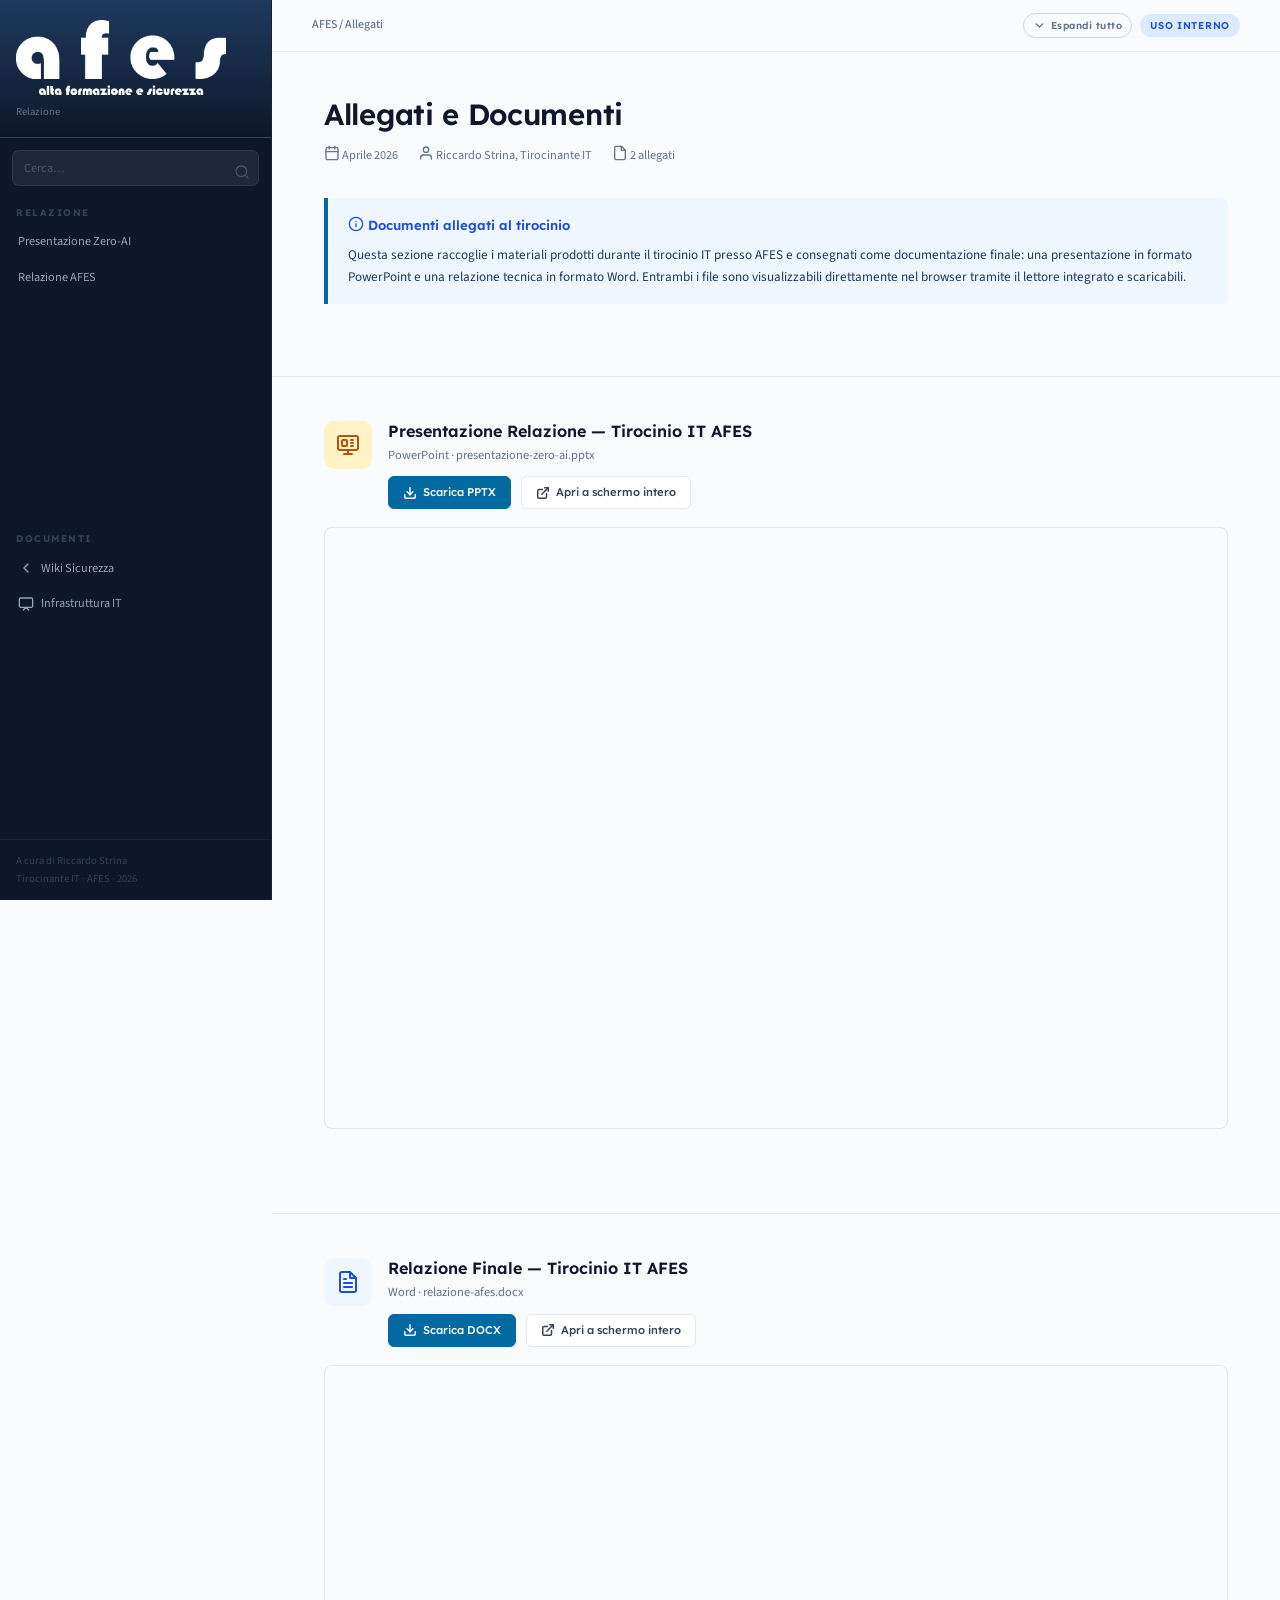
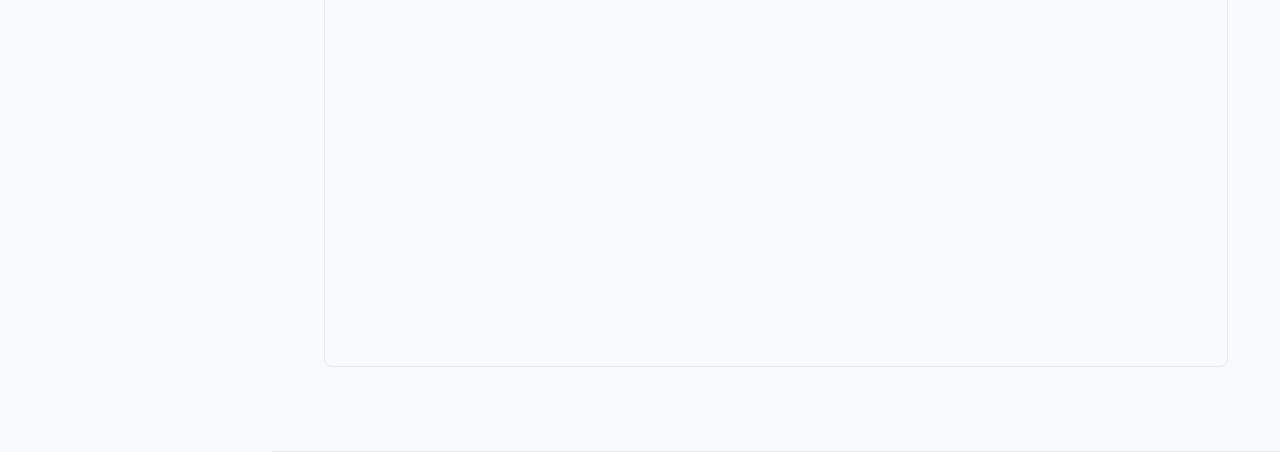
==== commit 8644b414: "fix(allegati): update document titles to Tirocinio IT AFES Co-Authored-By: Claude Sonnet 4.6 <norepl" ====
--- a/allegati.html
+++ b/allegati.html
@@ -206,7 +206,7 @@
             <svg width="24" height="24" viewBox="0 0 24 24" fill="none" stroke="currentColor" stroke-width="2" stroke-linecap="round" stroke-linejoin="round" aria-hidden="true"><rect x="2" y="3" width="20" height="14" rx="2"/><path d="M8 21h8"/><path d="M12 17v4"/><rect x="6" y="7" width="5" height="6" rx="1"/><path d="M15 7h2"/><path d="M15 10h2"/><path d="M15 13h2"/></svg>
           </div>
           <div class="doc-viewer-meta">
-            <h2>Presentazione Zero-AI — Sicurezza Informatica</h2>
+            <h2>Presentazione Relazione — Tirocinio IT AFES</h2>
             <p>PowerPoint · presentazione-zero-ai.pptx</p>
             <div class="doc-viewer-actions">
               <a class="doc-btn primary" href="assets/docs/presentazione-zero-ai.pptx" download>
@@ -250,7 +250,7 @@
             <svg width="24" height="24" viewBox="0 0 24 24" fill="none" stroke="currentColor" stroke-width="2" stroke-linecap="round" stroke-linejoin="round" aria-hidden="true"><path d="M14 2H6a2 2 0 0 0-2 2v16a2 2 0 0 0 2 2h12a2 2 0 0 0 2-2V8z"/><polyline points="14 2 14 8 20 8"/><line x1="16" y1="13" x2="8" y2="13"/><line x1="16" y1="17" x2="8" y2="17"/><polyline points="10 9 9 9 8 9"/></svg>
           </div>
           <div class="doc-viewer-meta">
-            <h2>Relazione Finale — Tirocinio AFES</h2>
+            <h2>Relazione Finale — Tirocinio IT AFES</h2>
             <p>Word · relazione-afes.docx</p>
             <div class="doc-viewer-actions">
               <a class="doc-btn primary" href="assets/docs/relazione-afes.docx" download>
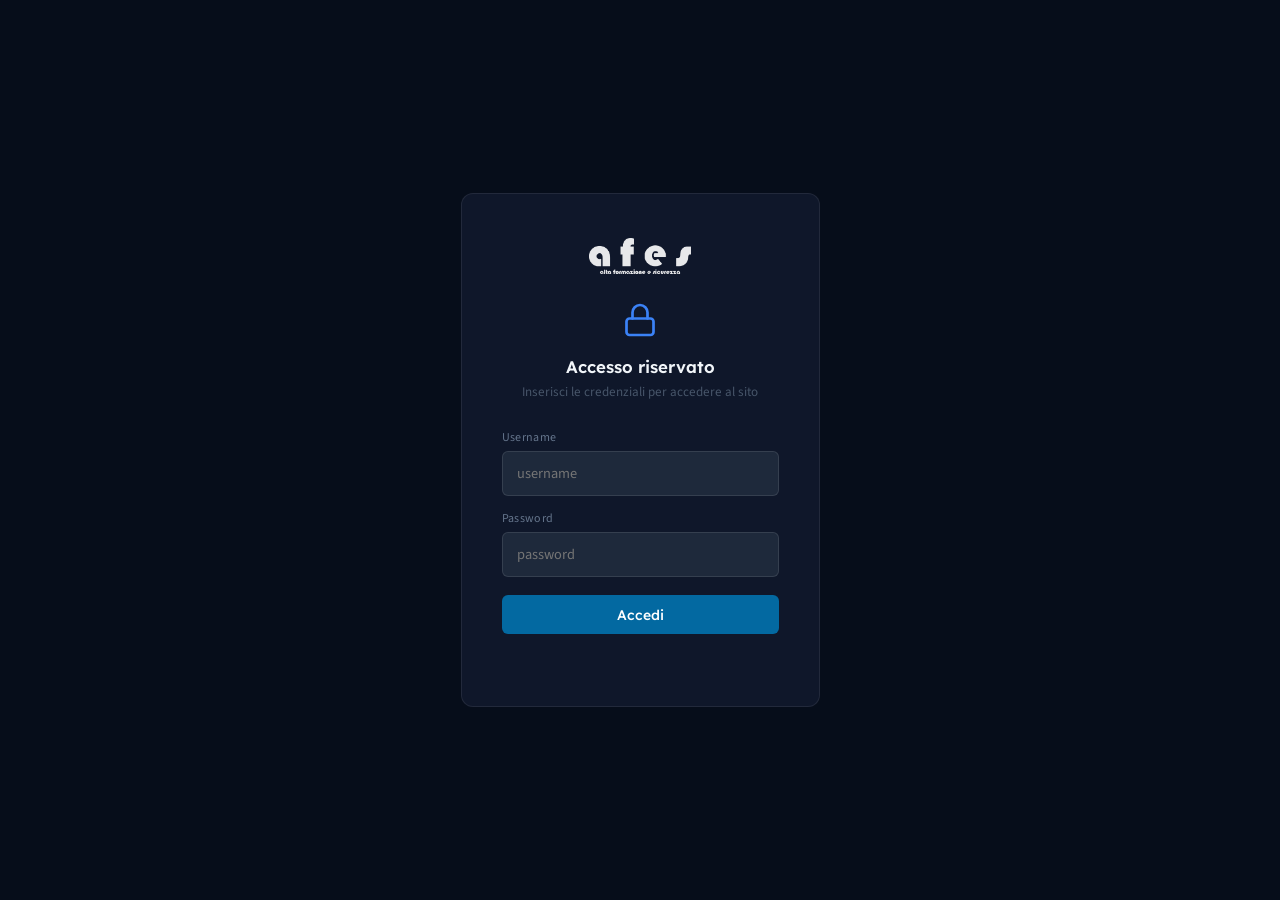
==== commit 87102417: "feat(auth): add global login gate with username/password - New login.html with AFES-branded login fo" ====
--- a/allegati.html
+++ b/allegati.html
@@ -8,6 +8,7 @@
   <link rel="preconnect" href="https://fonts.gstatic.com" crossorigin />
   <link href="https://fonts.googleapis.com/css2?family=Lexend:wght@300;400;500;600;700&family=Source+Sans+3:wght@300;400;500;600;700&display=swap" rel="stylesheet" />
   <link rel="stylesheet" href="css/style.css" />
+  <script>if(sessionStorage.getItem('afes_login')!=='1')location.replace('login.html?next='+encodeURIComponent(location.href));</script>
   <style>
     /* ── Allegati page styles ── */
     .doc-viewer-section {
